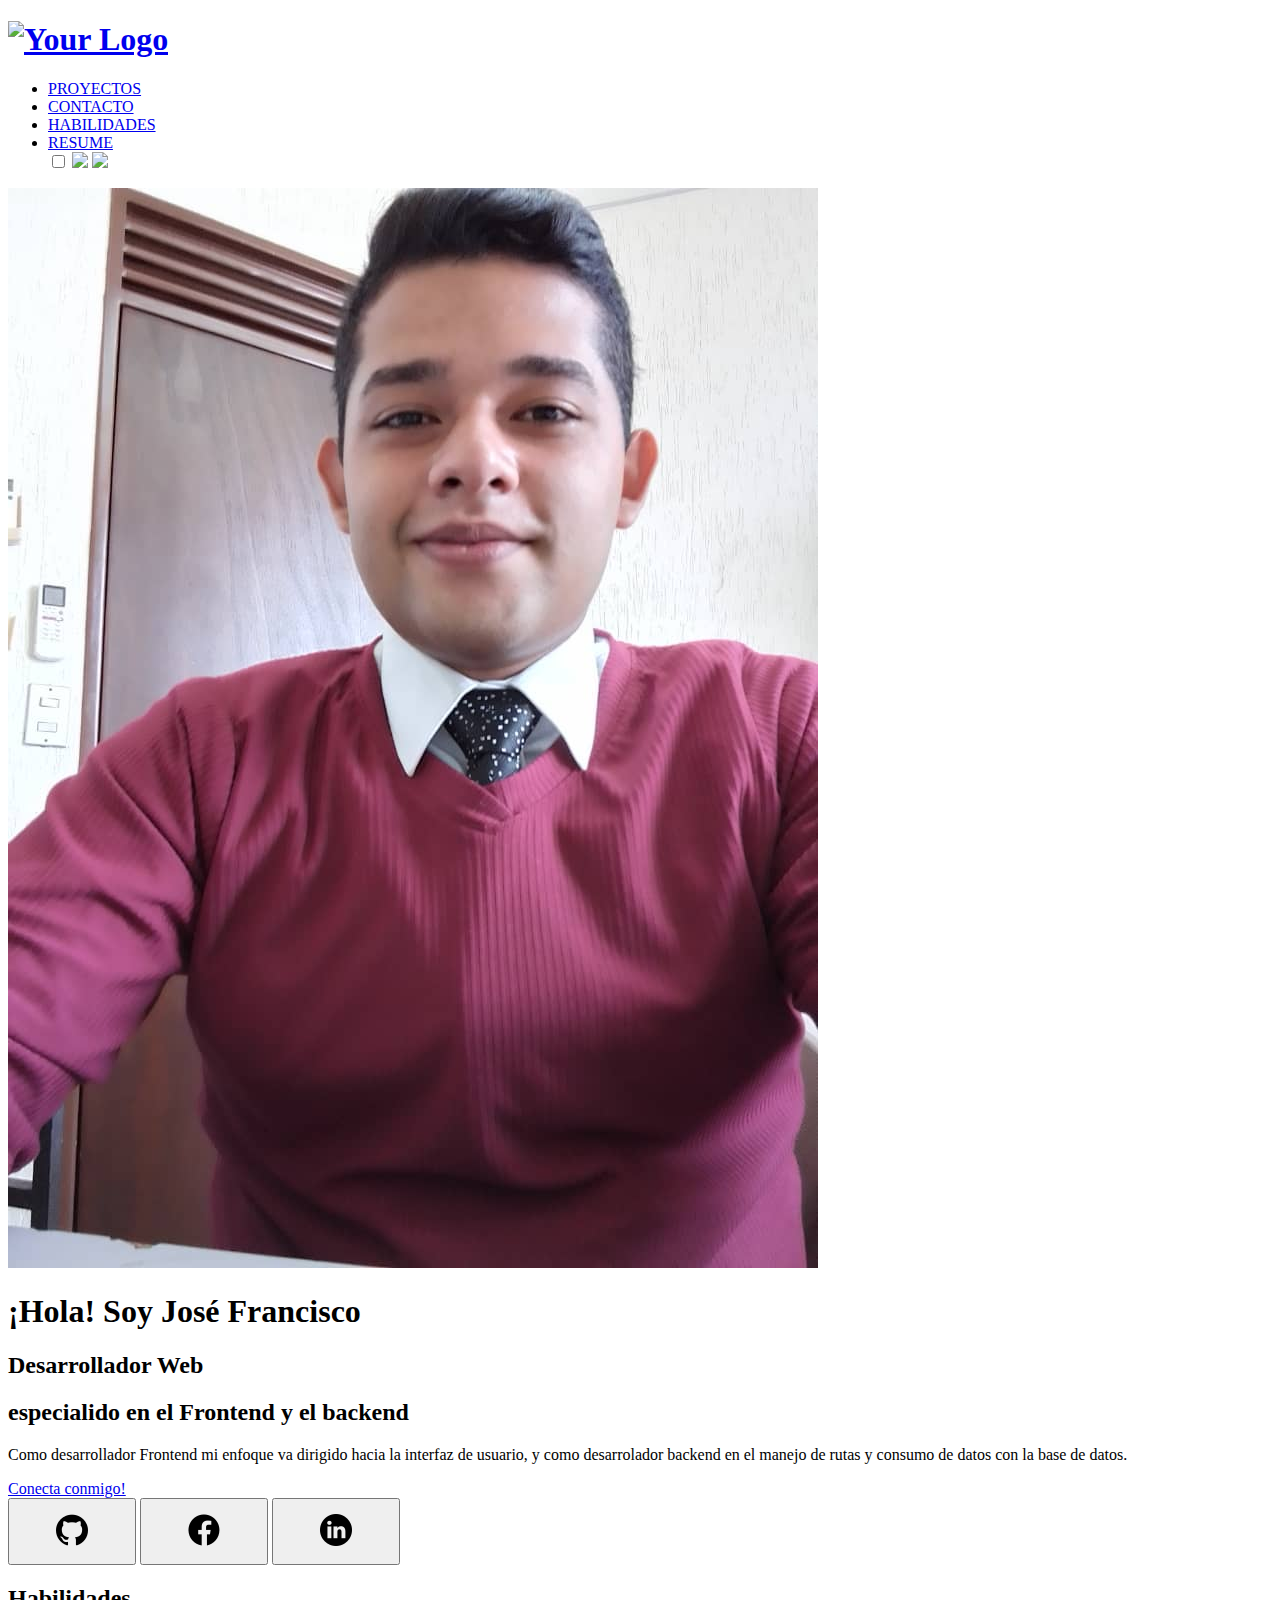
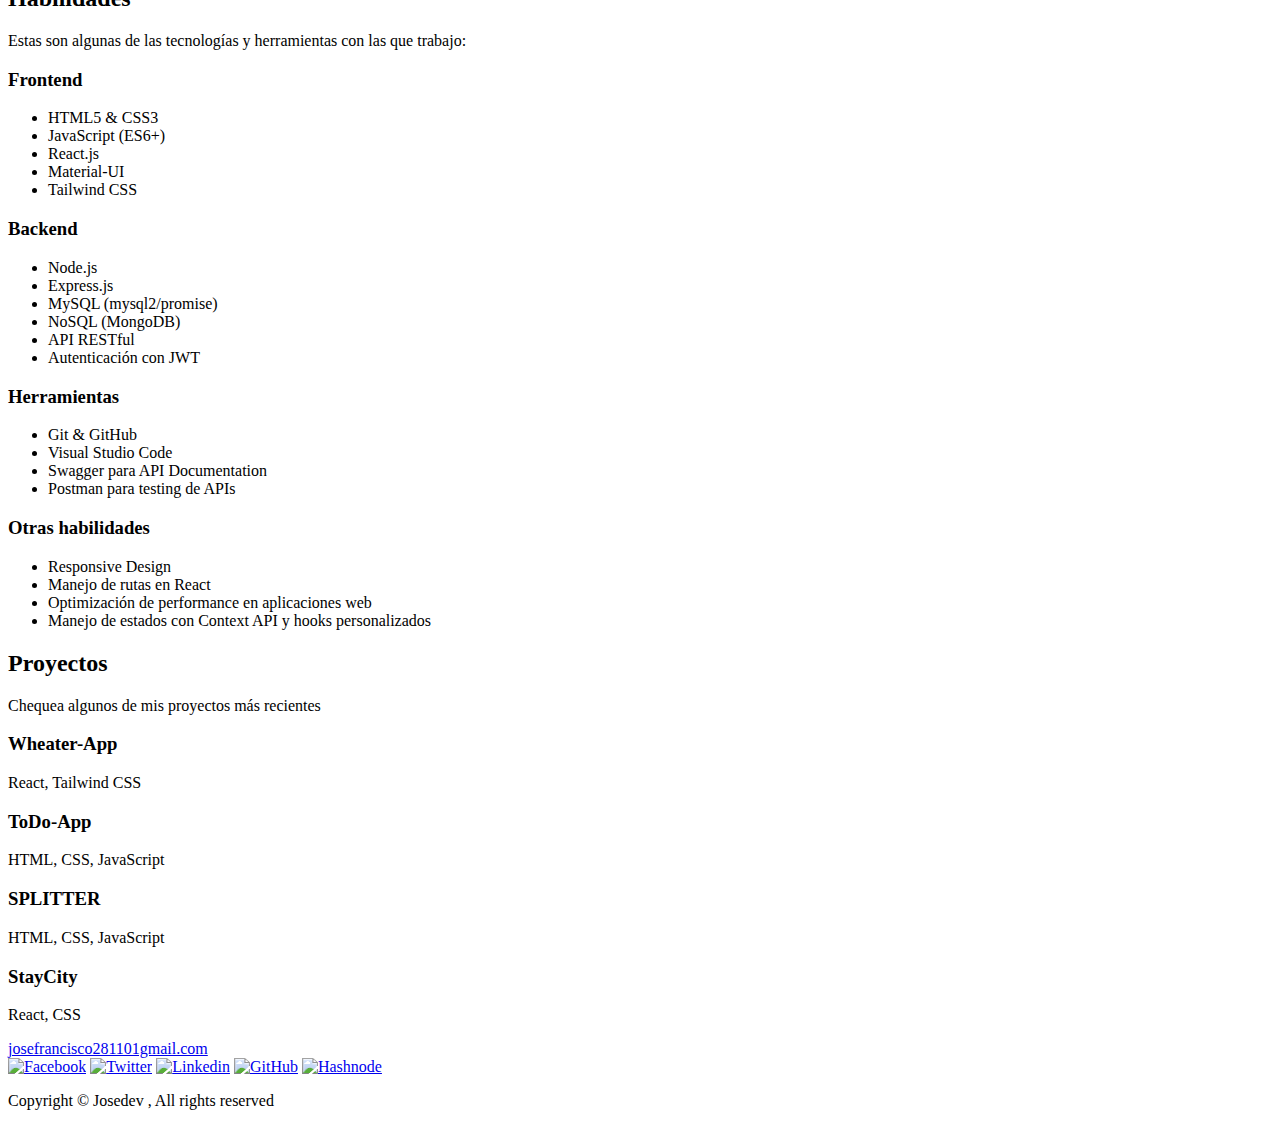
==== index.html @ c12db3ad "index" ====
<!DOCTYPE html>
<html lang="en">

<head>
  <meta charset="UTF-8" />
  <meta http-equiv="X-UA-Compatible" content="IE=edge" />
  <meta name="viewport" content="width=device-width, initial-scale=1.0" />
  <!-- Primary Meta Tags -->
  <title>Portfolio </title>
  <meta name="title" content="Portfolio" />
  <meta name="description"
    content="Portafolio, desarrollador web, Jose francisco Rodriguez, especialido en el desarrollo de interface de usuario" />

  <!-- Open Graph / Facebook -->
  <meta property="og:type" content="website" />
  <meta property="og:url" content="https://github.com/CommunityPro/portfolio-html" />
  <meta property="og:title" content="Portfolio Template - Open source" />
  <meta property="og:description"
    content="Build or customize your portfolio website using this super easy template. Free to use if you are a member of the community or a contributor to this project" />
  <meta property="og:image"
    content="https://user-images.githubusercontent.com/62628408/150613011-b78a7f5a-0af1-4312-aab0-0022e7258693.png" />

  <!-- Twitter -->
  <meta property="twitter:card" content="summary_large_image" />
  <meta property="twitter:url" content="https://github.com/CommunityPro/portfolio-html" />
  <meta property="twitter:title" content="Portfolio Template - Open source" />
  <meta property="twitter:description"
    content="Build or customize your portfolio website using this super easy template. Free to use if you are a member of the community or a contributor to this project" />
  <meta property="twitter:image"
    content="https://user-images.githubusercontent.com/62628408/150613011-b78a7f5a-0af1-4312-aab0-0022e7258693.png" />

  <!-- Link -->
  <link rel="apple-touch-icon" sizes="180x180" href="assets/favicon/apple-touch-icon.png" />
  <link rel="icon" type="image/png" sizes="16x16" href="/assets/favicon/favicon-16x16.png" />
  <link rel="icon" type="image/png" sizes="32x32" href="assets/favicon/favicon-32x32.png" />
  <link rel="icon" type="image/png" sizes="192x192" href="assets/favicon/android-chrome-192x192.png" />
  <link rel="icon" type="image/png" sizes="512x512" href="assets/favicon/android-chrome-512x512.png" />
  <link rel="icon" type="image/x-icon" href="assets/favicon/favicon.ico" />
  <link rel="manifest" href="assets/favicon/site.webmanifest" />
  <link rel="stylesheet" href="https://use.fontawesome.com/releases/v5.15.4/css/all.css"
    integrity="sha384-DyZ88mC6Up2uqS4h/KRgHuoeGwBcD4Ng9SiP4dIRy0EXTlnuz47vAwmeGwVChigm" crossorigin="anonymous" />
  <link rel="stylesheet" href="css/style.css" />
  <link rel="stylesheet" href="css/utilities.css" />
</head>

<body>
  <header id="hero">
    <!-- Navbar -->
    <nav class="navbar">
      <div class="container">
        <!-- Logo -->
        <h1 id="logo">
          <a href="https://github.com/CommunityPro/portfolio-html"><img src="./assets/logo.png" alt="Your Logo" /></a>
        </h1>
        <!-- Navbar links -->
        <ul class="nav-menu">
          <li><a class="nav-link" href="#projects">PROYECTOS</a></li>
          <li><a class="nav-link" href="#">CONTACTO</a></li>
          <li><a class="nav-link" href="#habilidades">HABILIDADES</a></li>
          <li>
            <a class="nav-link btn btn-primary" href="/public/Full-Stack-Developer.pdf" target="_blank">
              RESUME <i class="fas fa-arrow-right"></i>
            </a>
          </li>

          <!-- Toggle switch -->
          <div class="theme-switch">
            <input type="checkbox" id="switch" />
            <label class="toggle-icons" for="switch">
              <img class="moon" src="assets/moon.svg" />
              <img class="sun" src="assets/sun.svg" />
            </label>
          </div>
          <!-- Hamburger menu -->
        </ul>
        <div class="hamburger">
          <span class="bar"></span>
          <span class="bar"></span>
          <span class="bar"></span>
        </div>
      </div>
    </nav>

    <section class="header-container">
      <img class="profile-image" src="/public/jose.jpeg" alt="" />
      <h1>¡Hola! Soy José Francisco </h1>

      <div class="content-text">
        <h2>Desarrollador Web</h2>
        <h2>especialido en el Frontend y el backend</h2>

        <p>
          Como desarrollador Frontend mi enfoque va dirigido hacia la interfaz de usuario, y como desarrolador backend
          en el manejo de rutas y consumo de datos con la base de datos.
        </p>
      </div>

      <!-- https://github.com/josefrancisco281101?tab=repositories -->
     
      <a href="https://www.linkedin.com/in/jose-f-rodriguez-s/" class="btn btn-secondary" target="_blank">Conecta conmigo!</a>

      <div class="btn-socialmedia">
        <button class="btn-github">
          <figure><a href="https://github.com/josefrancisco281101" target="_blank"><img src="/public/github.png" alt=""></a></figure>
        </button>
        <button class="btn-facebook">
          <figure><a href="https://www.facebook.com/profile.php?id=100091793610899" target="_blank"><img src="/public/facebook.png" alt=""></a></figure>
        </button>
        <button class="btn-linkedin">
          <figure><a href="https://www.linkedin.com/in/jose-f-rodriguez-s/" target="_blank"> <img src="/public/linkedin.png" alt=""></a></figure>
        </button>
      </div>
    </section>
  </header>

  <!-- Habilidades Section -->
  <section id="habilidades" class="habilidades-container container">
    <div class="division"></div>
    <div class="content-text">
      <h2>Habilidades</h2>
      <p>Estas son algunas de las tecnologías y herramientas con las que trabajo:</p>
    </div>

    <div class="habilidades-grid">
      <div class="habilidad-card">
        <h3>Frontend</h3>
        <ul>
          <li>HTML5 & CSS3</li>
          <li>JavaScript (ES6+)</li>
          <li>React.js</li>          
          <li>Material-UI</li>
          <li>Tailwind CSS</li>
        </ul>
      </div>

      <div class="habilidad-card">
        <h3>Backend</h3>
        <ul>
          <li>Node.js</li>
          <li>Express.js</li>
          <li>MySQL (mysql2/promise)</li>
          <li>NoSQL (MongoDB)</li>
          <li>API RESTful</li>
          <li>Autenticación con JWT</li>
        </ul>
      </div>

      <div class="habilidad-card">
        <h3>Herramientas</h3>
        <ul>
          <li>Git & GitHub</li>          
          <li>Visual Studio Code</li>
          <li>Swagger para API Documentation</li>
          <li>Postman para testing de APIs</li>
        </ul>
      </div>

      <div class="habilidad-card">
        <h3>Otras habilidades</h3>
        <ul>
          <li>Responsive Design</li>
          <li>Manejo de rutas en React</li>
          <li>Optimización de performance en aplicaciones web</li>
          <li>Manejo de estados con Context API y hooks personalizados</li>
        </ul>
      </div>
    </div>
  </section>

  <!-- Projects -->
  <section id="projects" class="project-container container">
    <div class="division"></div>
    <div class="content-text">
      <h2>Proyectos</h2>
      <p>Chequea algunos de mis proyectos más recientes</p>
    </div>

    <article class="project">
      <!-- Project 1 -->
      <div href="" class="card">
        <div class="project-info">
          <div class="project-bio">
            <h3>Wheater-App</h3>
            <p>React, Tailwind CSS</p>
          </div>

          <div class="project-link">
            <a href="https://github.com/josefrancisco281101/wheater-app" target="_blank"><i class="fab fa-github"></i></a>
            <a href="https://kaleidoscopic-daifuku-5ffeb8.netlify.app/" target="_blank"><i class="fas fa-globe"></i></a>
          </div>
        </div>
      </div>

      <!-- Project 2 -->
      <div href="" class="card">
        <div class="project-info">
          <div class="project-bio">
            <h3>
              ToDo-App</h3>
            <p>HTML, CSS, JavaScript</p>
          </div>

          <div class="project-link">
            <a href="https://github.com/josefrancisco281101/ToDo-App" target="_blank"><i class="fab fa-github"></i></a>
            <a href="https://zesty-lolly-97e97b.netlify.app/" target="_blank"><i class="fas fa-globe"></i></a>
          </div>
        </div>
      </div>

      <!-- Porject 3 -->
      <div href="" class="card">
        <div class="project-info">
          <div class="project-bio">
            <h3>SPLITTER</h3>
            <p>HTML, CSS, JavaScript</p>
          </div>

          <div class="project-link">
            <a href="https://github.com/josefrancisco281101/mini-project-calculator" target="_blank"><i class="fab fa-github"></i></a>
            <a href="https://superb-beijinho-14d12c.netlify.app/" target="_blank"><i class="fas fa-globe"></i></a>
          </div>
        </div>
      </div>

      <!-- Project 4 -->
      <div href="" class="card">
        <div class="project-info">
          <div class="project-bio">
            <h3>StayCity</h3>
            <p>React, CSS</p>
          </div>

          <div class="project-link">
            <a href="https://github.com/josefrancisco281101/StayCity/tree/master" target="_blank"><i class="fab fa-github"></i></a>
            <a href="https://voluble-moonbeam-11b549.netlify.app/" target="_blank"><i class="fas fa-globe"></i></a>
          </div>
        </div>
      </div>

     <!--
      Project 5
      <div href="" class="card">
        <div class="project-info">
          <div class="project-bio">
            <h3>Project Five</h3>
            <p>React, Redux, SASS</p>
          </div>

          <div class="project-link">
            <a href="#" target="_blank"><i class="fab fa-github"></i></a>
            <a href="#" target="_blank"><i class="fas fa-globe"></i></a>
          </div>
        </div>
      </div>

       Project 6 
      <div href="" class="card">
        <div class="project-info">
          <div class="project-bio">
            <h3>Project Six</h3>
            <p>React, Redux, SASS</p>
          </div>

          <div class="project-link">
            <a href="#" target="_blank"><i class="fab fa-github"></i></a>
            <a href="#" target="_blank"><i class="fas fa-globe"></i></a>
          </div>
        </div>
      </div>
      --> 
    </article>

    <!-- <a href="#" class="btn btn-secondary" target="_blank">See More <i class="fas fa-arrow-right"></i></a> -->
  </section>

  <footer id="footer">
    <div class="container">
      <a href="mailto:communitypro47@gmail.com">josefrancisco281101gmail.com</a>
      <!-- Social links -->
      <div class="social">
        <a href="#" target="_blank"><img src="./assets/facebook-icon.svg" alt="Facebook" /></a>
        <a href="#" target="_blank"><img src="./assets/twitter-icon.svg" alt="Twitter" /></a>
        <a href="#" target="_blank"><img src="./assets/linkedin-icon.svg" alt="Linkedin" /></a>
        <a href="#" target="_blank"><img src="./assets/github-icon.svg" alt="GitHub" /></a>
        <a href="#" target="_blank"><img src="./assets/hashnode-icon.svg" alt="Hashnode" /></a>
      </div>
      <!-- Attribution -->
      <div class="attribution">
       
      <p>Copyright &copy; Josedev <span id="datee"></span>, All rights reserved</p>
    </div>
  </footer>
  <script src="js/script.js"></script>
</body>

</html>
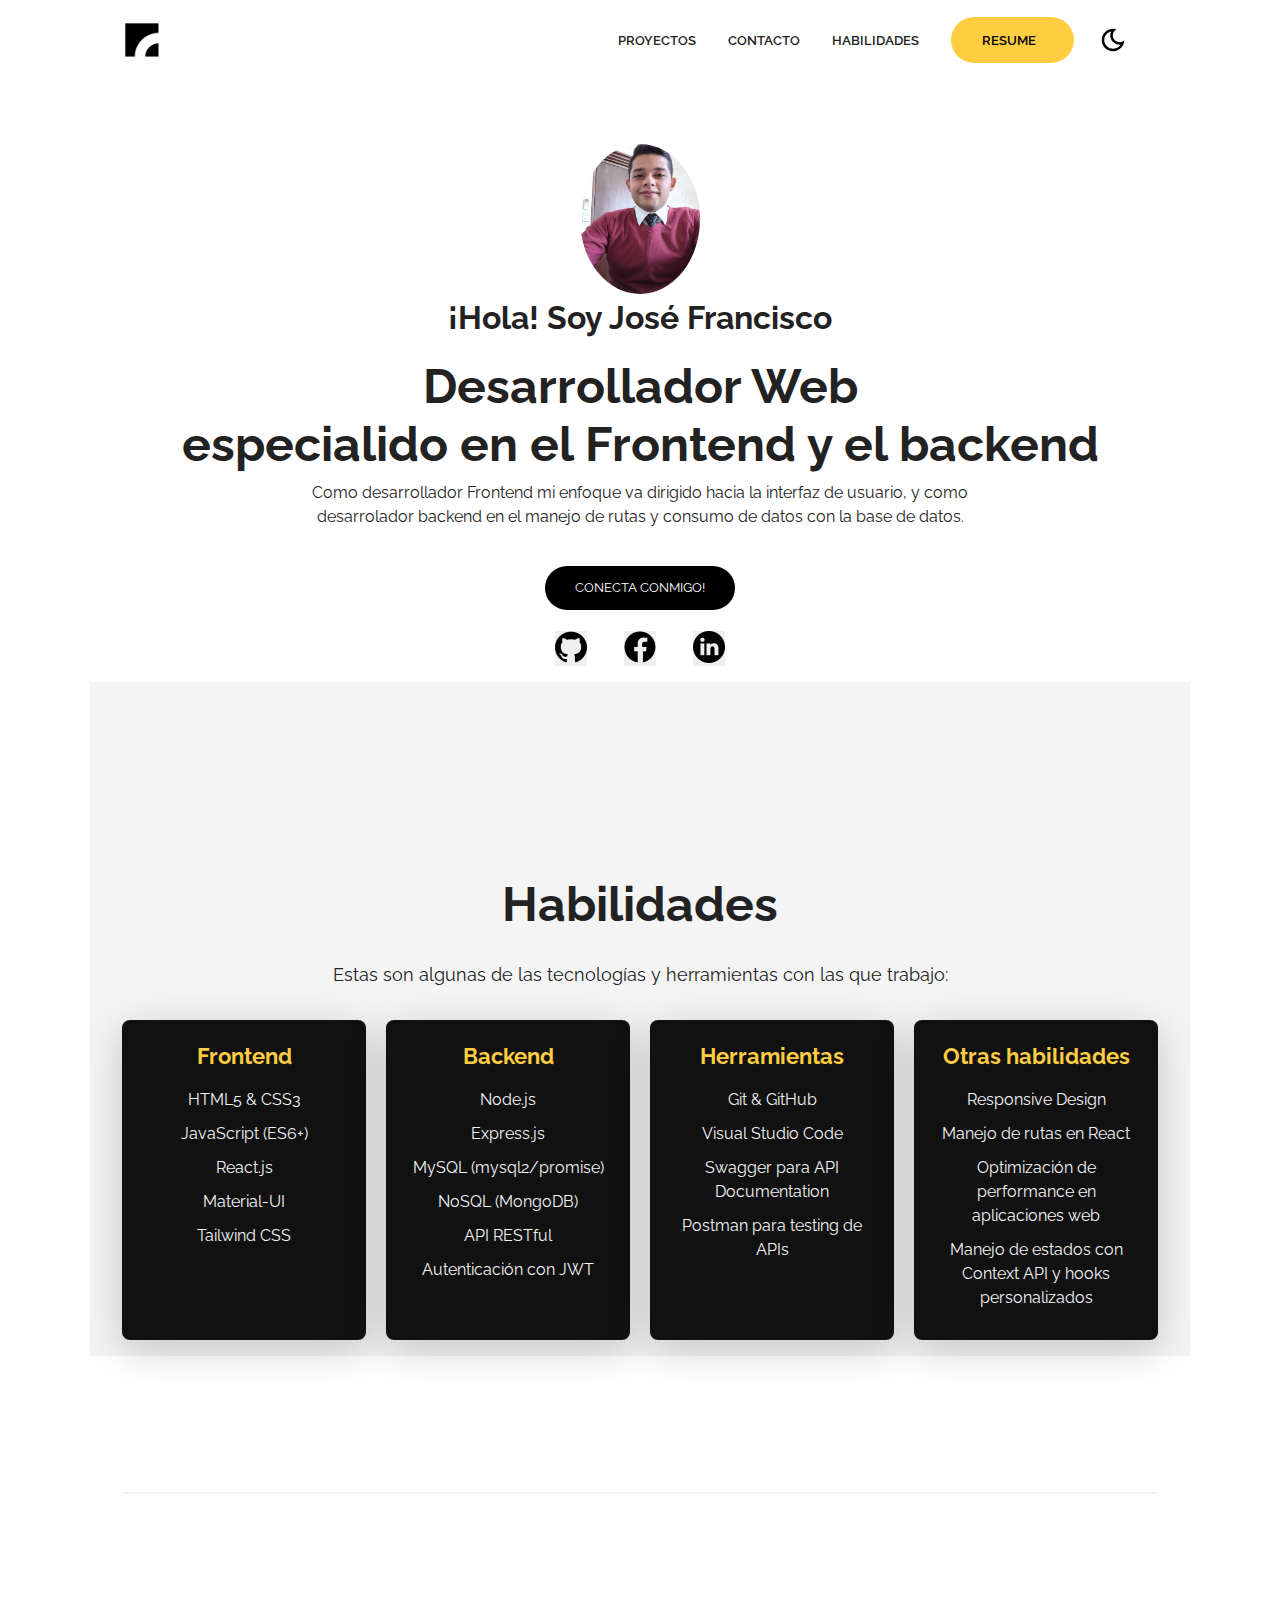
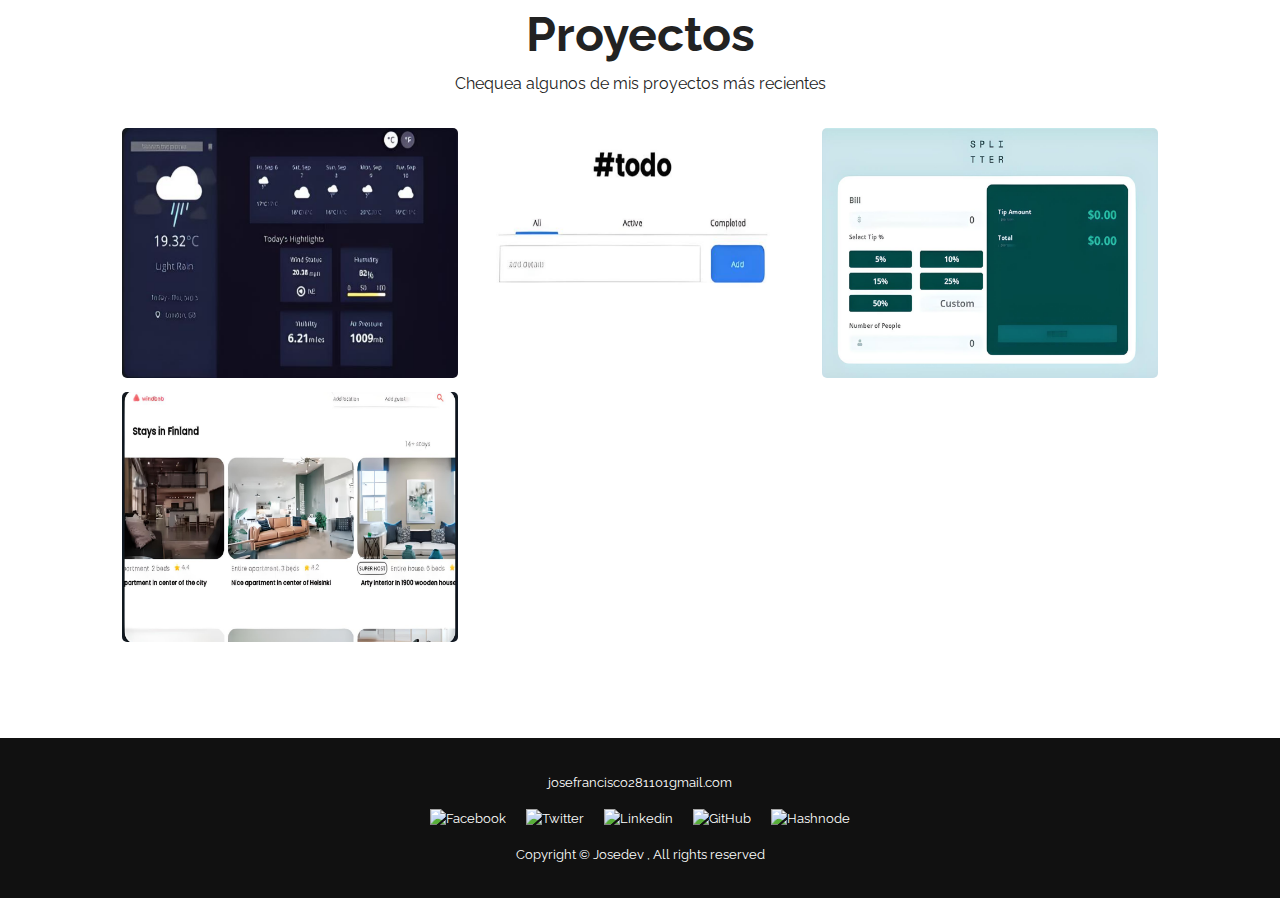
==== commit 6a1e7166: "move index" ====
--- a/index.html
+++ b/index.html
@@ -31,16 +31,16 @@
 
   <!-- Link -->
   <link rel="apple-touch-icon" sizes="180x180" href="assets/favicon/apple-touch-icon.png" />
-  <link rel="icon" type="image/png" sizes="16x16" href="/assets/favicon/favicon-16x16.png" />
-  <link rel="icon" type="image/png" sizes="32x32" href="assets/favicon/favicon-32x32.png" />
-  <link rel="icon" type="image/png" sizes="192x192" href="assets/favicon/android-chrome-192x192.png" />
-  <link rel="icon" type="image/png" sizes="512x512" href="assets/favicon/android-chrome-512x512.png" />
-  <link rel="icon" type="image/x-icon" href="assets/favicon/favicon.ico" />
-  <link rel="manifest" href="assets/favicon/site.webmanifest" />
+  <link rel="icon" type="image/png" sizes="16x16" href="/src/assets/favicon/favicon-16x16.png" />
+  <link rel="icon" type="image/png" sizes="32x32" href="/src/assets/favicon/favicon-32x32.png" />
+  <link rel="icon" type="image/png" sizes="192x192" href="/src/assets/favicon/android-chrome-192x192.png" />
+  <link rel="icon" type="image/png" sizes="512x512" href="/src/assets/favicon/android-chrome-512x512.png" />
+  <link rel="icon" type="image/x-icon" href="/src/assets/favicon/favicon.ico" />
+  <link rel="manifest" href="/src/assets/favicon/site.webmanifest" />
   <link rel="stylesheet" href="https://use.fontawesome.com/releases/v5.15.4/css/all.css"
     integrity="sha384-DyZ88mC6Up2uqS4h/KRgHuoeGwBcD4Ng9SiP4dIRy0EXTlnuz47vAwmeGwVChigm" crossorigin="anonymous" />
-  <link rel="stylesheet" href="css/style.css" />
-  <link rel="stylesheet" href="css/utilities.css" />
+  <link rel="stylesheet" href="/src/css/style.css" />
+  <link rel="stylesheet" href="/src/css/utilities.css" />
 </head>
 
 <body>
@@ -50,7 +50,7 @@
       <div class="container">
         <!-- Logo -->
         <h1 id="logo">
-          <a href="https://github.com/CommunityPro/portfolio-html"><img src="./assets/logo.png" alt="Your Logo" /></a>
+          <a href="https://github.com/CommunityPro/portfolio-html"><img src="/src/assets/logo.png" alt="Your Logo" /></a>
         </h1>
         <!-- Navbar links -->
         <ul class="nav-menu">
@@ -67,8 +67,8 @@
           <div class="theme-switch">
             <input type="checkbox" id="switch" />
             <label class="toggle-icons" for="switch">
-              <img class="moon" src="assets/moon.svg" />
-              <img class="sun" src="assets/sun.svg" />
+              <img class="moon" src="/src/assets/moon.svg" />
+              <img class="sun" src="/src/assets/sun.svg" />
             </label>
           </div>
           <!-- Hamburger menu -->
--- a/src/css/style.css
+++ b/src/css/style.css
@@ -0,0 +1,426 @@
+/* This is the required project styling. Will contain essential CSS styles like:
+   * Flex property
+   * Grid layout
+   * Cards and sections
+*/
+
+@import url(https://fonts.googleapis.com/css?family=Raleway:100,200,300,regular,500,600,700,800,900,100italic,200italic,300italic,italic,500italic,600italic,700italic,800italic,900italic);
+
+/* variables */
+:root {
+  /* Colors */
+  --primary-color: #ffcd42;
+  --secondary-color: #ffd35c;
+  --bg-primary: #ffffff;
+  --text-color: #222222;
+  --text-color-two: #ffffff;
+  --bg-secondary: #000000;
+  --card-background: #f4f4f4;
+  --bg-secondary-two: #111111;
+
+  --shadow: 0 10px 40px rgba(0, 0, 0, 0.2);
+
+  /* Font Weight */
+  --weight-small: 400;
+  --weight-semibold: 600;
+  --weight-bold: 800;
+
+  /* Max width */
+  --width-small: 600px;
+  --width-medium: 1100px;
+  --width-large: 1300px;
+}
+
+[data-theme="dark"] {
+  --primary-color: #ffcd42;
+  --secondary-color: #ffd35c;
+  --bg-primary: #000000;
+  --text-color: #ffffff;
+  --text-color-two: #222222;
+  --bg-secondary: #ffffff;
+  --card-background: #111111;
+  --bg-secondary-two: #f4f4f4;
+  --shadow: 0 2px 10px rgba(95, 95, 95, 0.2);
+}
+
+html {
+  font-size: 100%;
+  scroll-behavior: smooth;
+}
+
+/* Reset default styling */
+* {
+  margin: 0;
+  padding: 0;
+  box-sizing: border-box;
+}
+
+ul {
+  list-style: none;
+}
+
+a {
+  text-decoration: none;
+  color: var(--text-color);
+}
+
+/* Main styling */
+body {
+  background: var(--bg-primary);
+  color: var(--text-color);
+  font-family: "Raleway", sans-serif;
+  line-height: 1.5;
+}
+
+/* Navbar */
+.navbar {
+  position: fixed;
+  top: 0;
+  left: 0;
+  right: 0;
+  z-index: 20;
+  background: var(--bg-primary);
+}
+
+.navbar .container {
+  display: flex;
+  align-items: center;
+  justify-content: space-between;
+  z-index: 20;
+  height: 80px;
+  width: 100%;
+}
+
+.navbar .nav-menu {
+  display: flex;
+  align-items: center;
+  background: var(--bg-primary);
+}
+
+.navbar .nav-link {
+  margin: 0 1rem;
+  font-size: 0.8rem;
+  font-weight: var(--weight-semibold);
+}
+
+.navbar #logo img {
+  display: block;
+  width: 40px;
+}
+
+.navbar .btn {
+  margin-right: 1.5rem;
+}
+
+.fas.fa-arrow-right {
+  margin-left: 0.5rem;
+  font-size: 0.9rem;
+}
+
+/* hamburger */
+.hamburger {
+  margin-bottom: 0.1rem;
+  display: none;
+}
+
+.bar {
+  display: block;
+  width: 23px;
+  height: 3px;
+  margin: 4px auto;
+  transition: all 0.3s ease-in-out;
+  border-radius: 30px;
+  background-color: var(--bg-secondary);
+}
+
+/* Hero section */
+#hero {
+  display: flex;
+  flex-direction: column;
+  height: 100%;
+}
+
+.profile-image {
+  width: 120px;
+  height: 150px;
+  border-radius: 50%;
+  animation: bounce 1s infinite alternate;
+}
+
+@keyframes bounce {
+  from {
+    transform: translateY(0px);
+  }
+
+  to {
+    transform: translateY(-10px);
+  }
+}
+
+.division {
+  width: 100%;
+  height: 2px;
+  background-color: var(--card-background);
+  margin: 5.5rem 0;
+}
+/* Projects */
+#projects {
+  display: flex;
+  flex-direction: column;
+  margin: 2rem auto 5rem;
+}
+
+#projects .btn {
+  align-self: center;
+  margin: 2rem 0;
+}
+
+.project {
+  display: grid;
+  grid-template-columns: repeat(3, 1fr);
+  grid-auto-rows: minmax(250px, auto);
+  grid-gap: 0.9rem;
+}
+
+.card .project-bio p {
+  font-size: 0.83rem;
+}
+
+.card .project-bio h3 {
+  font-size: 0.9rem;
+}
+
+.project-info {
+  display: flex;
+  justify-content: space-between;
+  opacity: 0;
+  position: relative;
+  transition: 0.5s ease-in-out;
+}
+
+.project-bio {
+  display: flex;
+  flex-direction: column;
+  justify-content: flex-end;
+  position: relative;
+  top: 160px;
+  left: 10px;
+}
+
+/* Footer */
+#footer {
+  background: #111111;
+}
+
+#footer .container {
+  display: flex;
+  flex-direction: column;
+  align-items: center;
+  justify-content: center;
+  color: #ffffff;
+  min-height: 160px;
+  text-align: center;
+}
+
+#footer a {
+  font-size: 0.8rem;
+  color: #fff;
+}
+
+#footer a:hover {
+  opacity: 0.6;
+}
+
+#footer .social {
+  margin: 0.9rem 0;
+}
+
+#footer .social img {
+  width: 20px;
+  height: 20px;
+}
+
+#footer .social a {
+  margin: 0 0.5rem;
+}
+
+#footer p {
+  font-size: 0.8rem;
+}
+
+/* Responsiveness */
+
+@media (max-width: 1000px) {
+  .project {
+    display: grid;
+    grid-template-columns: repeat(2, 1fr);
+  }
+}
+
+@media (max-width: 768px) {
+}
+
+@media (max-width: 670px) {
+  .navbar .nav-menu {
+    position: fixed;
+    right: -100vw;
+    top: 4.5rem;
+    flex-direction: column;
+    width: calc(80% - 10px);
+    transition: 0.3s;
+    box-shadow: var(--shadow);
+    padding: 2rem;
+    border-radius: 5px;
+    align-items: flex-start;
+  }
+
+  .navbar .btn {
+    margin: 0;
+    margin-top: 1rem;
+  }
+
+  .nav-menu.active {
+    right: 20px;
+  }
+
+  .nav-menu .nav-link {
+    font-size: 0.9rem;
+    margin: 0 0.2rem;
+  }
+
+  .nav-menu li {
+    margin-bottom: 0.5rem;
+    width: 100%;
+  }
+
+  .nav-menu .btn {
+    width: 100%;
+    text-align: center;
+    margin-top: 0.5rem;
+  }
+
+  .hamburger {
+    display: block;
+    cursor: pointer;
+    padding: 0.2rem 0.4rem;
+  }
+
+  .hamburger.active {
+    border: 1px dotted gray;
+  }
+
+  .hamburger.active .bar:nth-child(2) {
+    opacity: 0;
+  }
+
+  .hamburger.active .bar:nth-child(1) {
+    transform: translateY(6px) rotate(45deg);
+  }
+
+  .hamburger.active .bar:nth-child(3) {
+    transform: translateY(-8px) rotate(-45deg);
+  }
+}
+
+@media (max-width: 600px) {
+  .project {
+    display: grid;
+    grid-template-columns: 1fr;
+  }
+
+  .header-container .btn {
+    border-radius: 5px;
+    width: 80%;
+  }
+}
+
+.btn-github {
+  border-style: none;
+  
+}
+.btn-facebook {
+  border-style: none;
+  
+}
+.btn-linkedin {
+  border-style: none;
+  
+}
+
+.btn-socialmedia {
+  display: flex;
+  width: 170px;
+  justify-content: space-between;
+  
+}
+
+
+/* Habilidades section */
+.habilidades-container {
+  padding: 50px 20px;
+  background-color: var(--card-background); 
+  text-align: center;
+}
+
+.habilidades-container h2 {
+  font-size: 32px;
+  margin-bottom: 20px;
+  color: var(--text-color); 
+}
+
+.habilidades-container p {
+  font-size: 18px;
+  color: var(--text-color); 
+  margin-bottom: 40px;
+}
+
+.habilidades-grid {
+  display: grid;
+  grid-template-columns: repeat(auto-fit, minmax(150px, 1fr));
+  gap: 20px;
+}
+
+.habilidad-card {
+  background-color: var(--bg-secondary-two);
+  border-radius: 8px;
+  box-shadow: var(--shadow); 
+  padding: 20px;
+  transition: transform 0.3s ease, background-color 0.3s ease;
+  color: white; 
+}
+
+.habilidad-card:hover {
+  transform: translateY(-5px);
+}
+
+.habilidad-card h3 {
+  font-size: 22px;
+  margin-bottom: 15px;
+  color: var(--primary-color); 
+}
+
+.habilidad-card ul {
+  list-style: none;
+  padding: 0;
+  color: #f4f4f4; 
+}
+
+.habilidad-card ul li {
+  font-size: 16px;
+  margin-bottom: 10px;
+}
+
+
+[data-theme="dark"] .habilidad-card {
+  color: black; 
+}
+
+[data-theme="dark"] .habilidad-card ul {
+  color: black; 
+}
+
+@media (max-width: 768px) {
+  .habilidades-grid {
+    grid-template-columns: 1fr;
+  }
+}
--- a/src/css/utilities.css
+++ b/src/css/utilities.css
@@ -0,0 +1,178 @@
+/* ?This is where reusable styling of this template will be. 
+   !Will contain things like:
+   * Button styling
+   * Background color styling
+   * padding and margin
+*/
+
+.container {
+    max-width: var(--width-medium);
+    margin: 0 auto;
+    padding: 1rem 2rem;
+  }
+  
+  h1::selection,
+  h2::selection {
+    color: #111;
+    background: var(--primary-color);
+  }
+  
+  /* Buttons */
+  .btn {
+    display: inline-block;
+    padding: 0.75rem 1.9rem;
+    border-radius: 30px;
+    text-transform: uppercase;
+    font-size: 0.82rem;
+    transition: 0.3s;
+  }
+  
+  .btn-primary {
+    background: var(--primary-color);
+    color: #000000;
+  }
+  
+  .btn-secondary {
+    margin: 5px 0;
+    background-color: var(--bg-secondary);
+    color: var(--bg-primary);
+  }
+  
+  /* add hover to resume button */
+  .btn-primary:hover {
+    background: var(--secondary-color);
+  }
+  
+  /* Dark mode toggle */
+  #switch {
+    display: none;
+  }
+  
+  .toggle-icons {
+    display: flex;
+    justify-content: space-between;
+    align-items: center;
+    cursor: pointer;
+  }
+  
+  .toggle-icons > img {
+    transition: 0.6s cubic-bezier(0.23, 1, 0.32, 1);
+    width: 30px;
+  }
+  
+  .moon {
+    transform: rotate(10deg);
+  }
+  
+  #switch:checked + .toggle-icons .moon {
+    transform: rotate(250deg);
+  }
+  
+  #switch:checked + .toggle-icons .sun {
+    transform: rotate(100deg);
+  }
+  
+  /* Header Container */
+  .header-container {
+    display: flex;
+    flex-direction: column;
+    align-items: center;
+    justify-content: center;
+    margin-top: 8rem;
+    padding: 1rem;
+  }
+  
+  .header-container > div {
+    margin-top: 1rem;
+  }
+  
+  .content-text {
+    text-align: center;
+    margin: 1.5rem 0;
+  }
+  
+  .content-text h2 {
+    font-size: 3rem;
+    line-height: 1.2;
+    transition: 0.2s ease-in-out;
+  }
+  
+  .content-text p {
+    padding: 0.5rem;
+    margin: 0 auto;
+    max-width: 700px;
+  }
+  
+  /* Project cards */
+  .card {
+    padding: 1rem;
+    background: var(--card-background);
+    color: #ffffff;
+    border-radius: 5px;
+    transition: 0.4s ease-in-out;
+    cursor: pointer;
+  }
+  
+  .card a {
+    color: #ffffff;
+    transition: 0.25s ease-in-out;
+    font-size: 1.1rem;
+    margin-right: 0.3rem;
+  }
+  
+  .card a:hover {
+    color: var(--primary-color);
+  }
+  
+  .card:hover {
+    box-shadow: inset 0 100px 1000px 10px rgba(0, 0, 0, 0.8);
+  }
+  
+  .card:hover .project-info {
+    opacity: 1;
+  }
+  
+  /* Project Images */
+  
+  /* project 1 */
+  .card:nth-child(1) {
+    background: url(../assets/project/project-one.png) center center/cover;
+  }
+  
+  /* Project 2 */
+  .card:nth-child(2) {
+    background: url(../assets/project/project-two.png) center center/cover;
+  }
+  
+  /* Project 3 */
+  .card:nth-child(3) {
+    background: url(../assets/project/project-three.png) center center/cover;
+  }
+  
+  /* Project 4 */
+  .card:nth-child(4) {
+    background: url(../assets/project/project-four.png) center center/cover;
+  }
+  
+  /* Project 5 */
+  .card:nth-child(5) {
+    background: url(../assets/project/project-five.png) center center/cover;
+  }
+  
+  /* Project 6 */
+  .card:nth-child(6) {
+    background: url(../assets/project/project-six.png) center center/cover;
+  }
+  
+  /* Media Queries */
+  @media (max-width: 768px) {
+    .header-container {
+      margin-top: 7rem;
+      text-align: center;
+    }
+  
+    .content-text h2 {
+      font-size: 2.5rem;
+    }
+  }
+  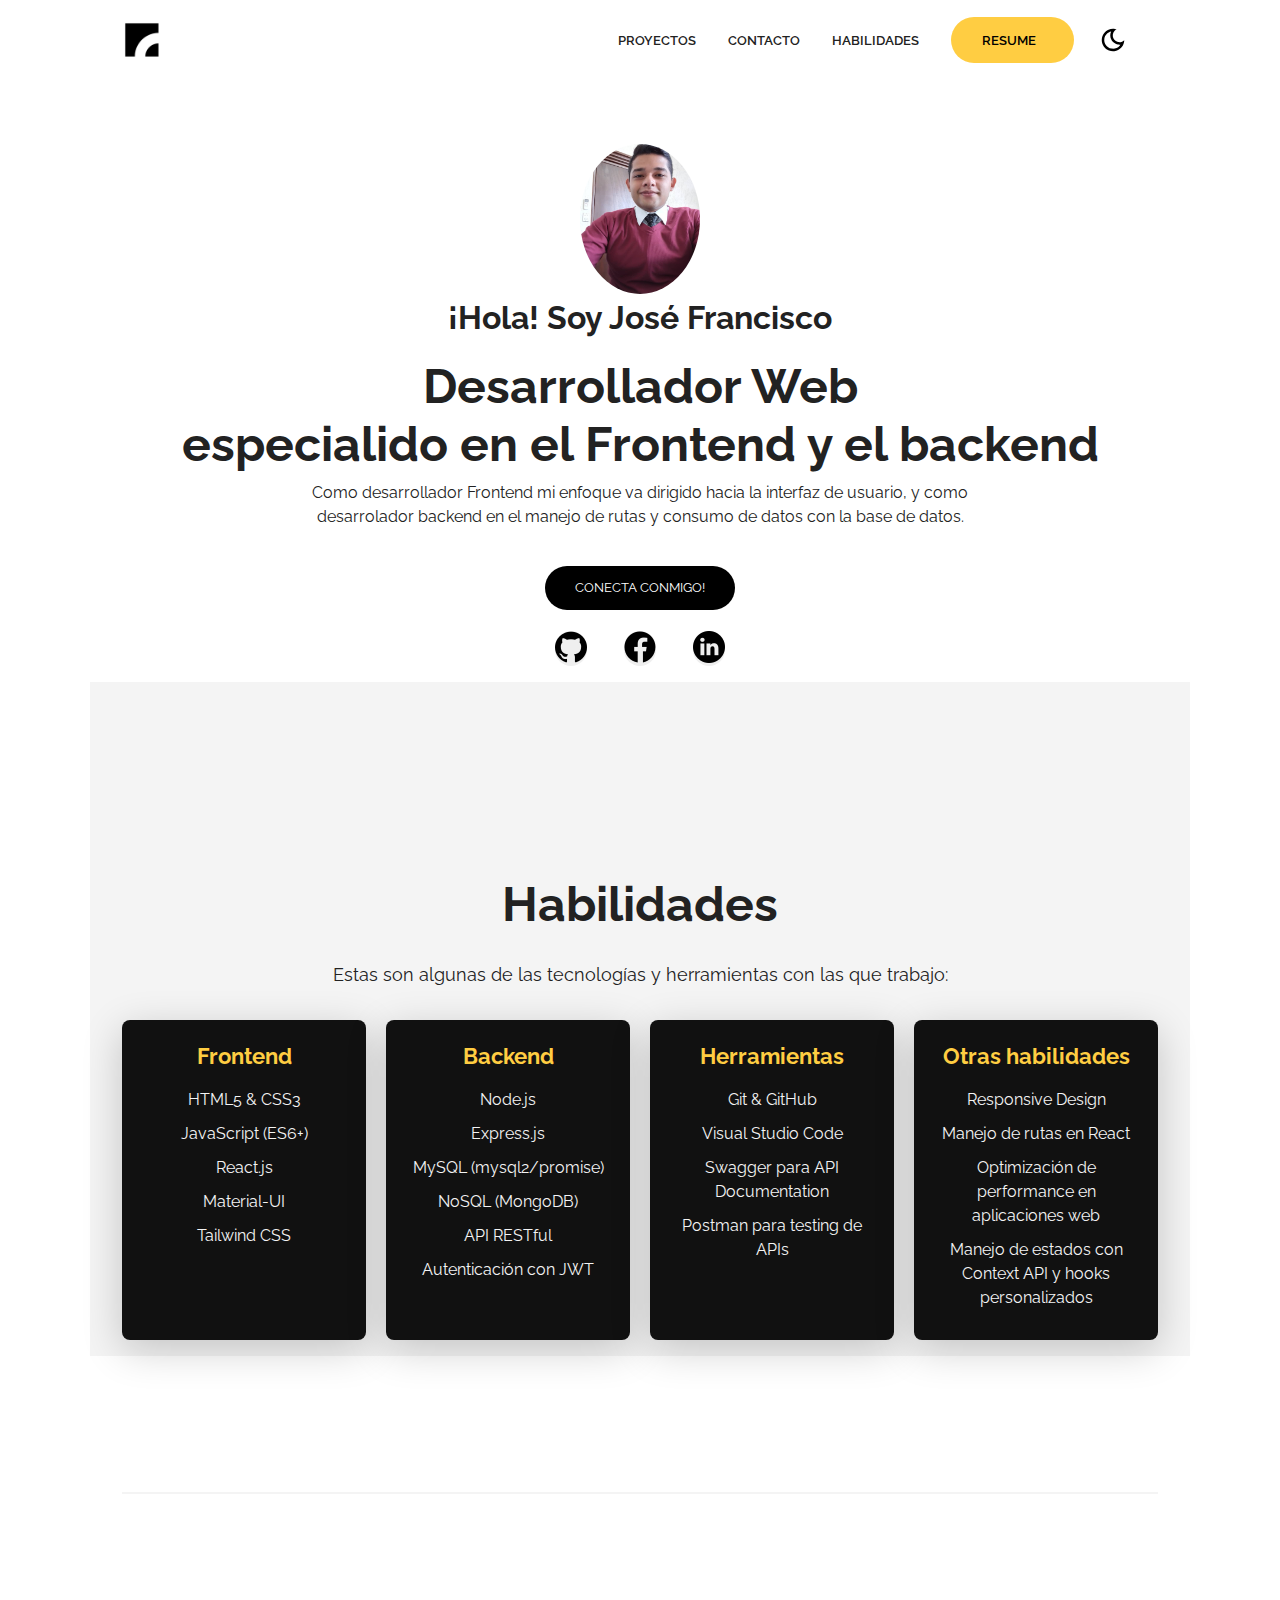
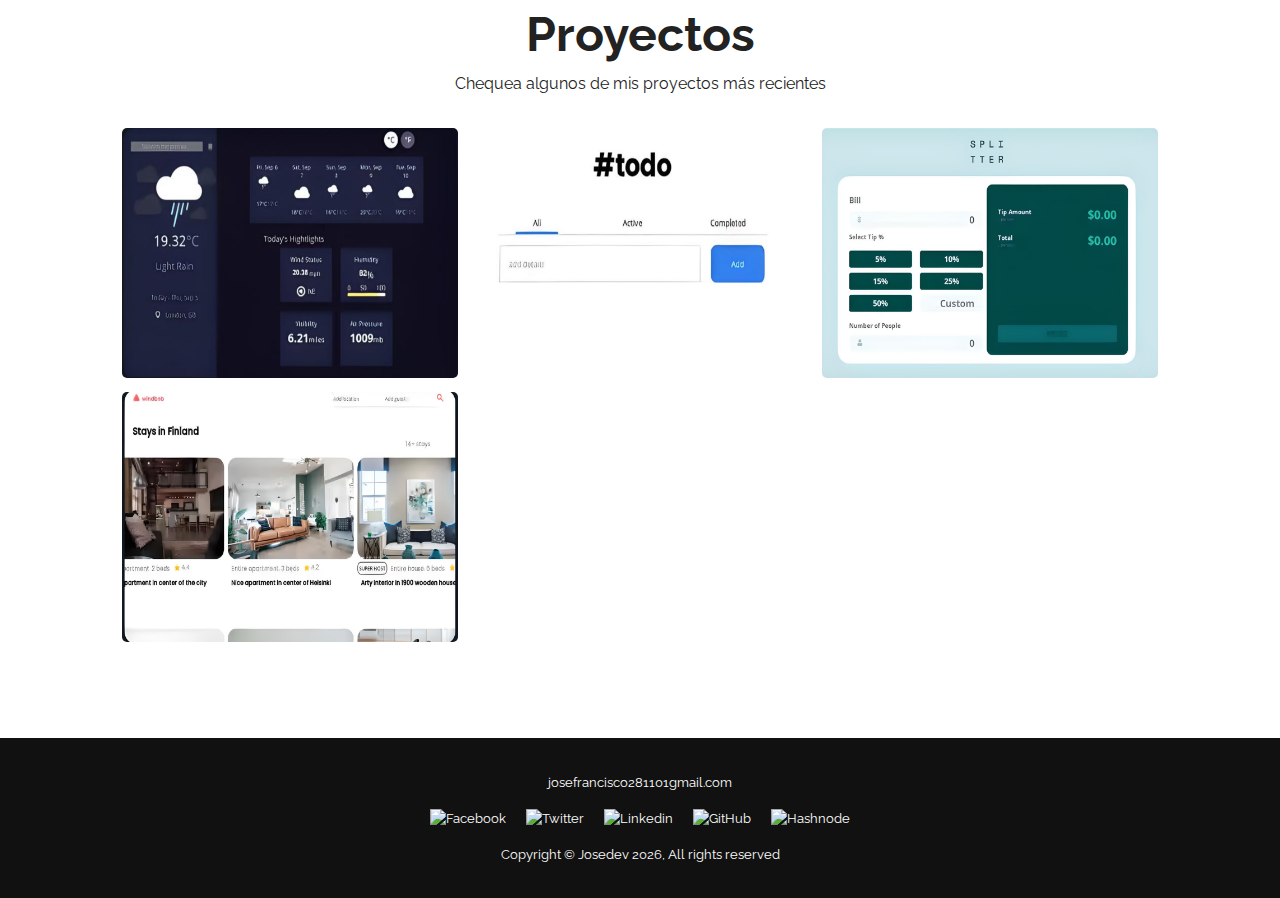
==== commit 9d2971df: "." ====
--- a/index.html
+++ b/index.html
@@ -290,7 +290,7 @@
       <p>Copyright &copy; Josedev <span id="datee"></span>, All rights reserved</p>
     </div>
   </footer>
-  <script src="js/script.js"></script>
+  <script src="/src/js/script.js"></script>
 </body>
 
 </html>--- a/src/css/style.css
+++ b/src/css/style.css
@@ -335,15 +335,18 @@
 }
 
 .btn-github {
-  border-style: none;
+    border-style: none;
+  border-radius: 20px;
   
 }
 .btn-facebook {
   border-style: none;
+  border-radius: 20px;
   
 }
 .btn-linkedin {
   border-style: none;
+  border-radius: 20px;
   
 }
 
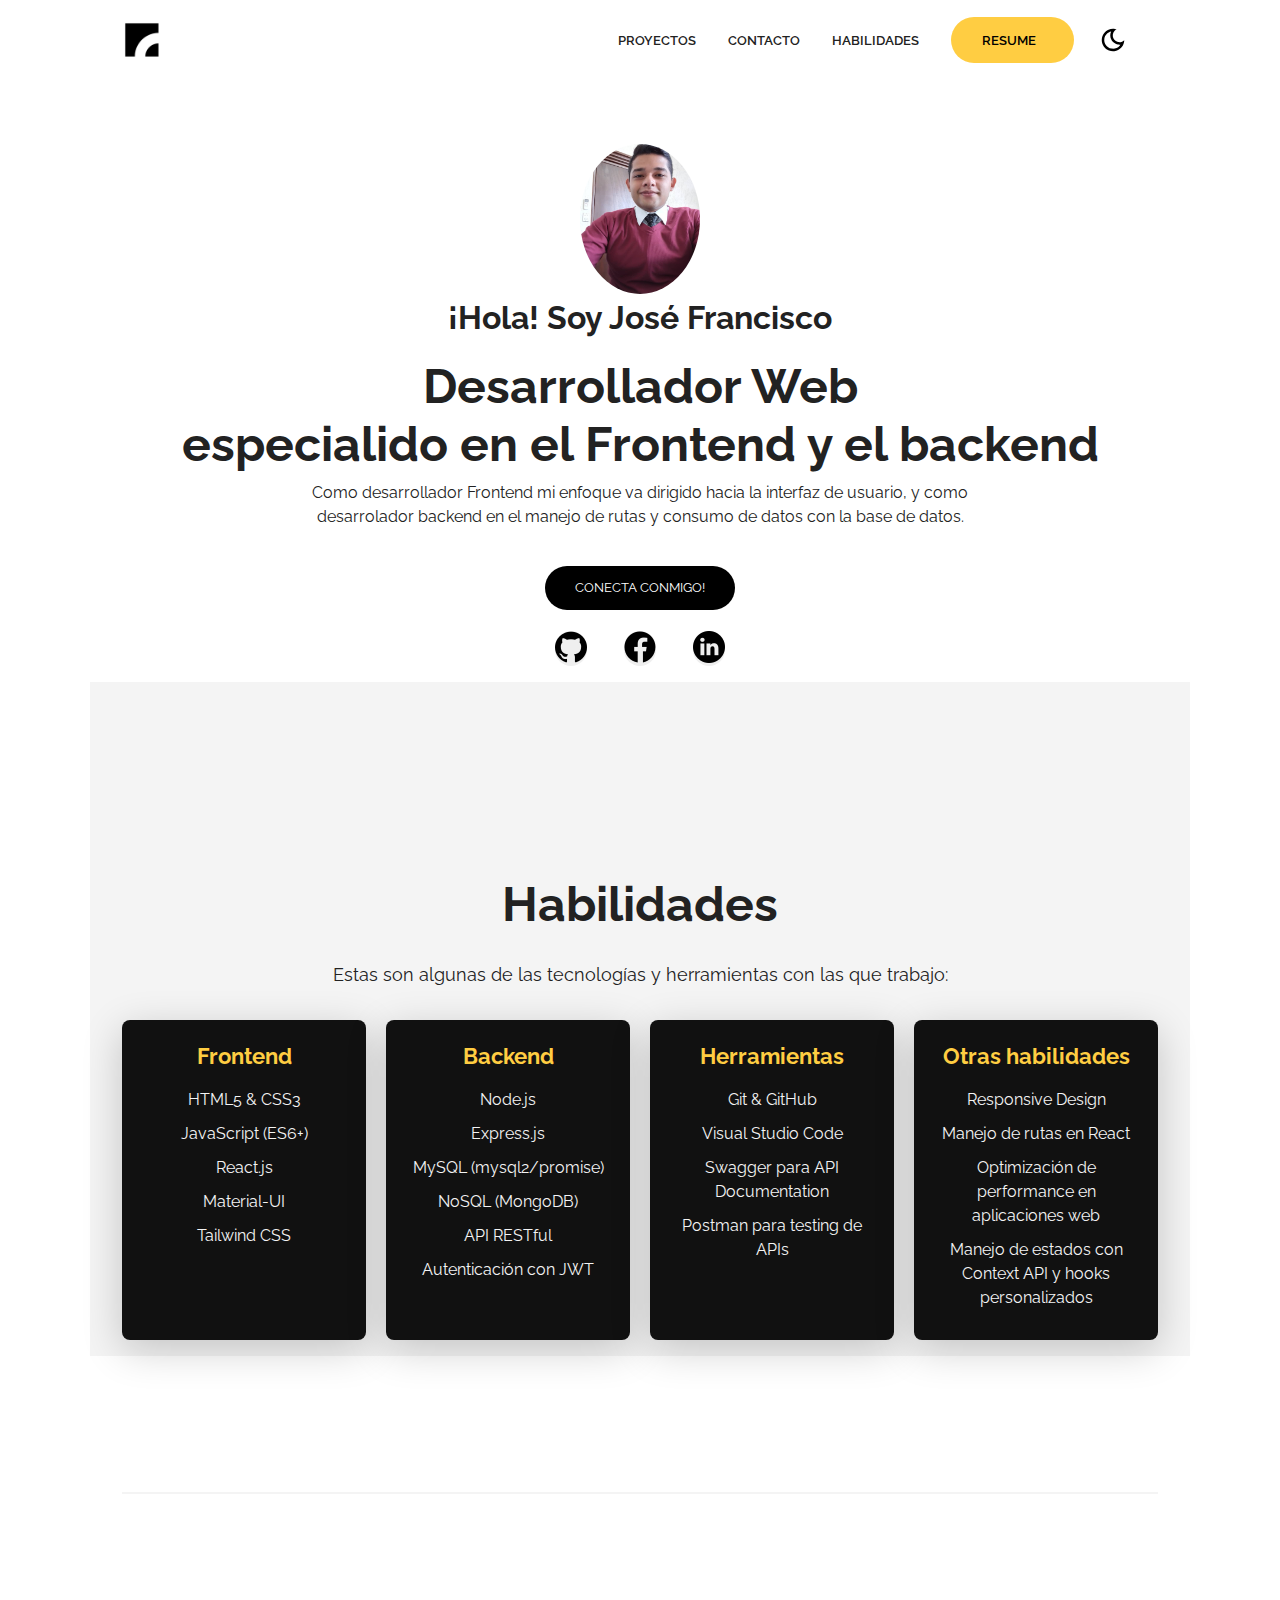
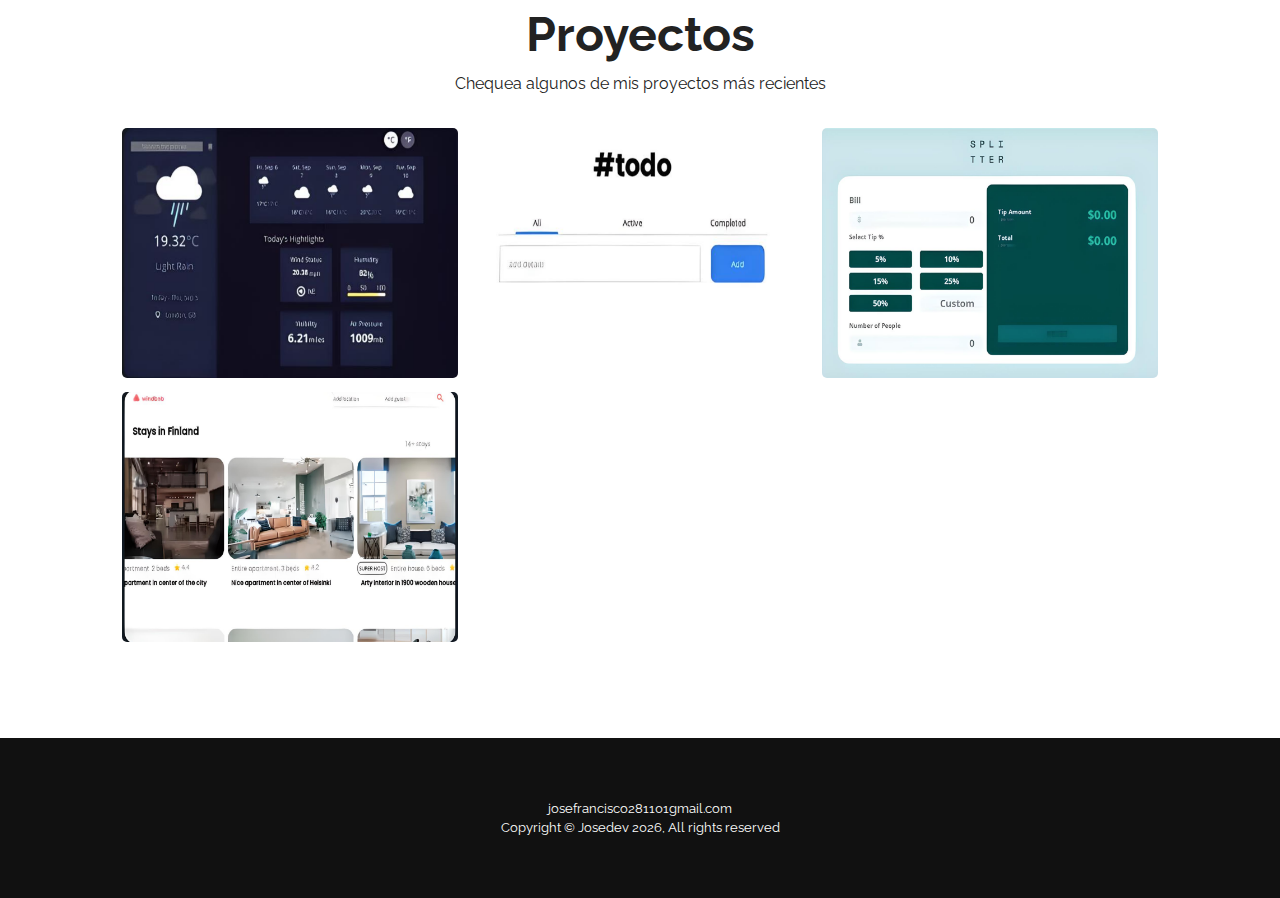
==== commit abb18bfa: "social-media" ====
--- a/index.html
+++ b/index.html
@@ -277,13 +277,13 @@
     <div class="container">
       <a href="mailto:communitypro47@gmail.com">josefrancisco281101gmail.com</a>
       <!-- Social links -->
-      <div class="social">
+      <!-- <div class="social">
         <a href="#" target="_blank"><img src="./assets/facebook-icon.svg" alt="Facebook" /></a>
         <a href="#" target="_blank"><img src="./assets/twitter-icon.svg" alt="Twitter" /></a>
         <a href="#" target="_blank"><img src="./assets/linkedin-icon.svg" alt="Linkedin" /></a>
         <a href="#" target="_blank"><img src="./assets/github-icon.svg" alt="GitHub" /></a>
         <a href="#" target="_blank"><img src="./assets/hashnode-icon.svg" alt="Hashnode" /></a>
-      </div>
+      </div> -->
       <!-- Attribution -->
       <div class="attribution">
        
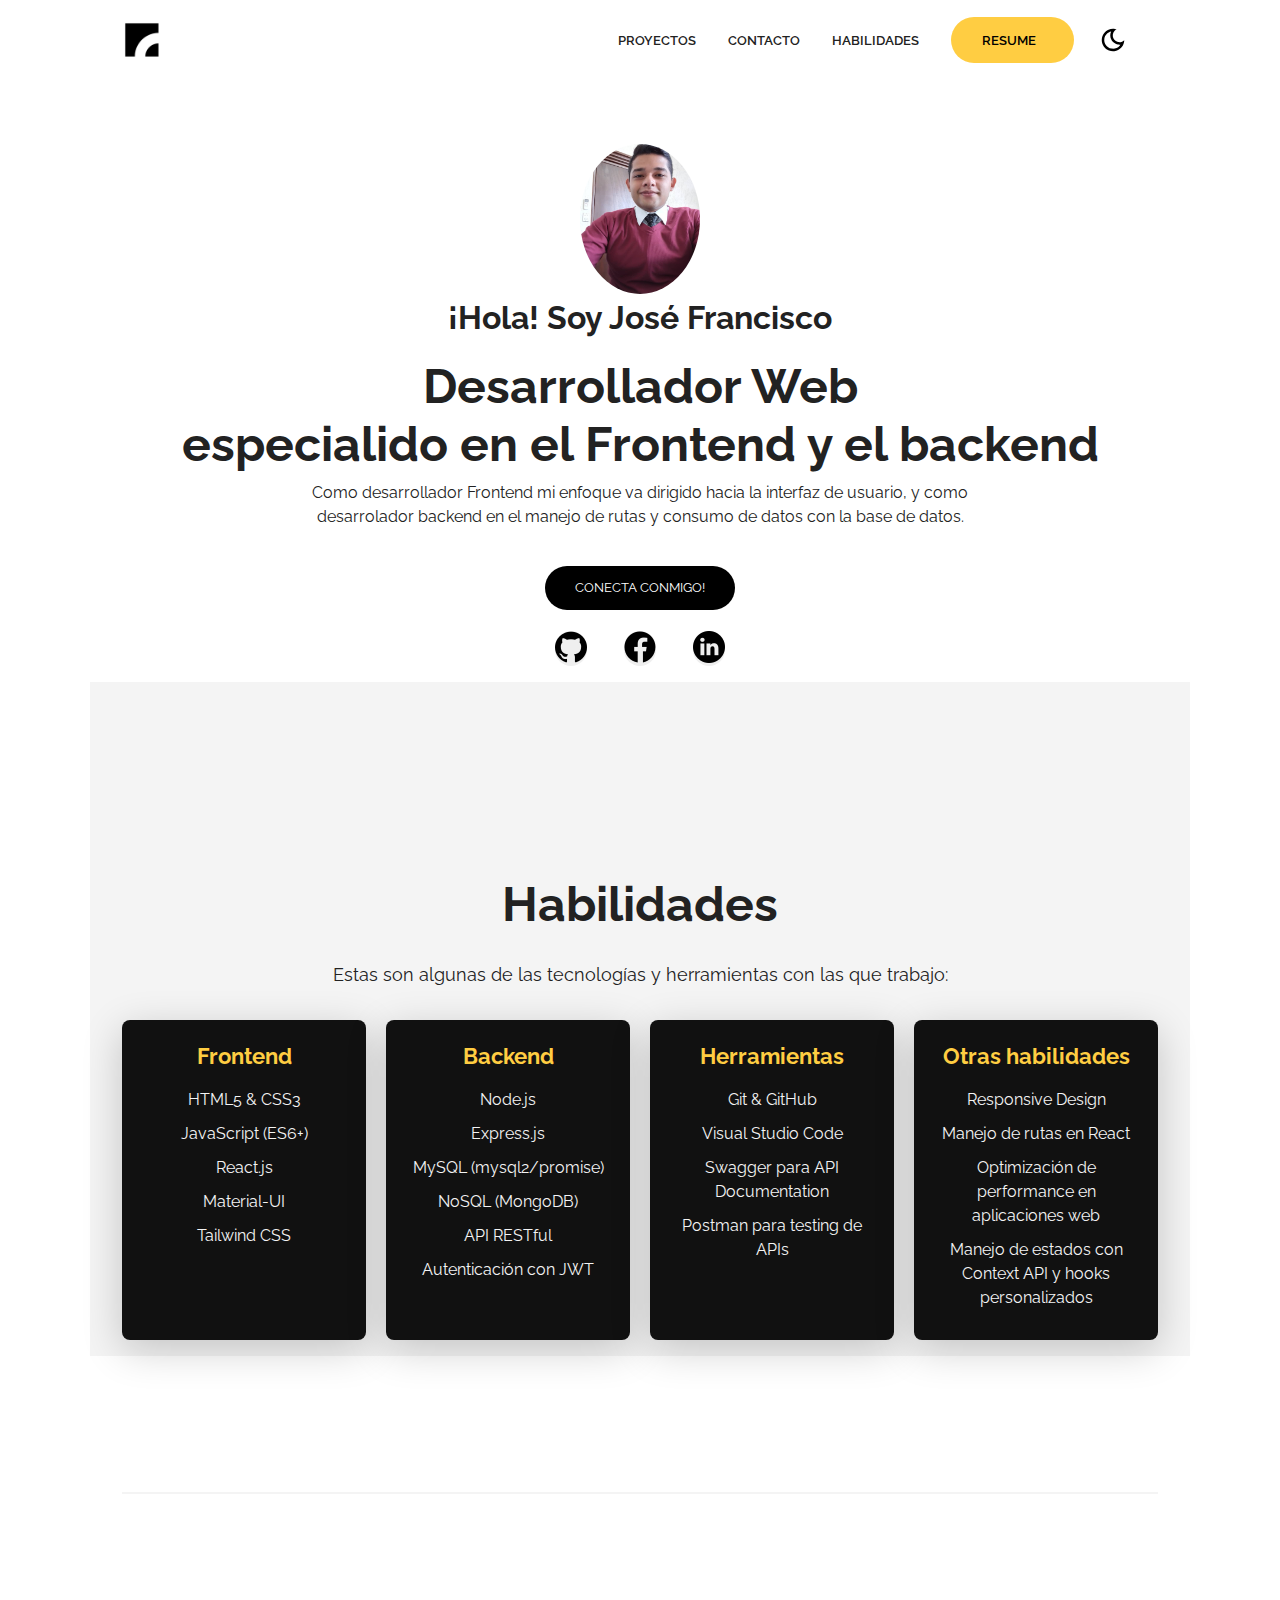
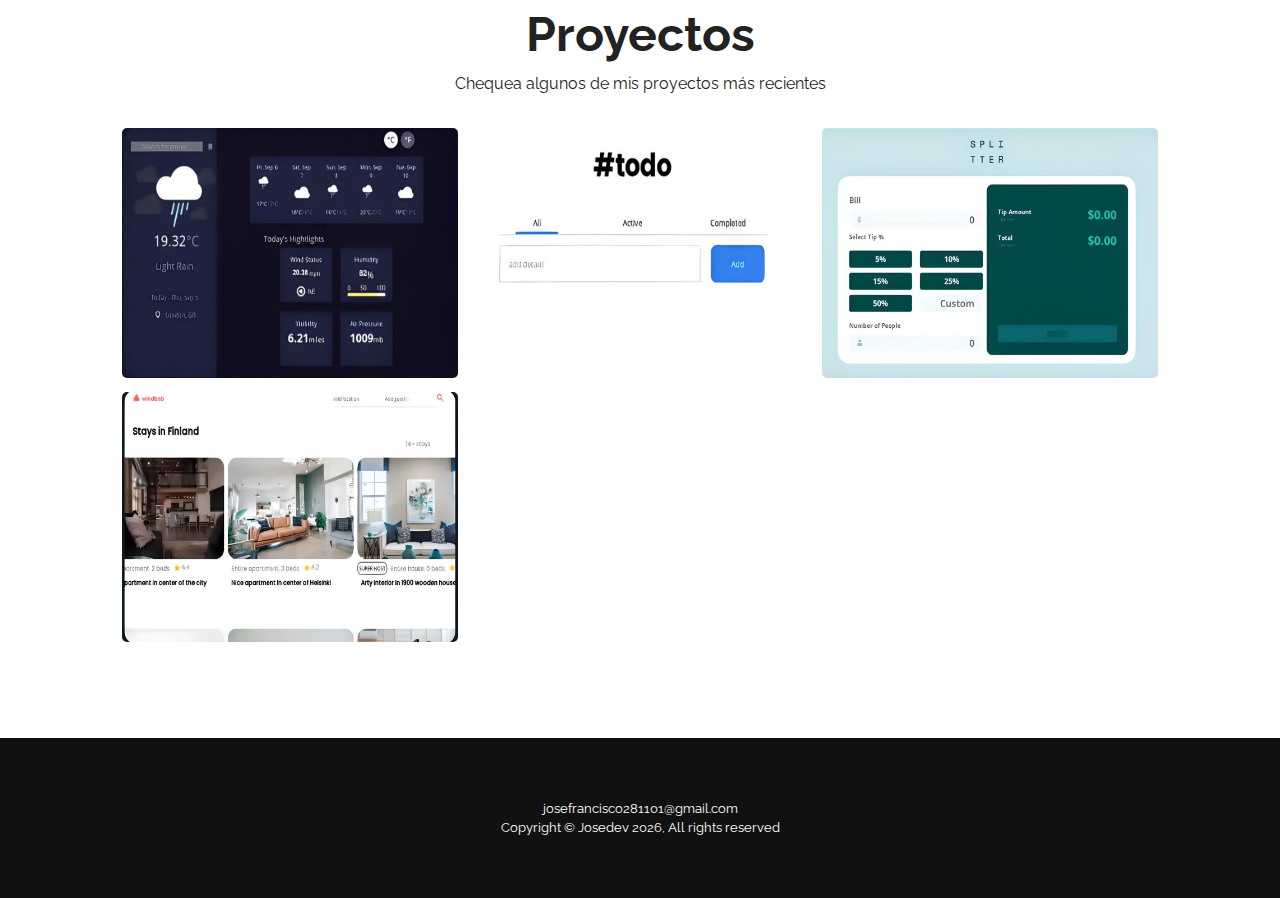
==== commit 0c213272: "@" ====
--- a/index.html
+++ b/index.html
@@ -275,7 +275,7 @@
 
   <footer id="footer">
     <div class="container">
-      <a href="mailto:communitypro47@gmail.com">josefrancisco281101gmail.com</a>
+      <a href="mailto:communitypro47@gmail.com">josefrancisco281101@gmail.com</a>
       <!-- Social links -->
       <!-- <div class="social">
         <a href="#" target="_blank"><img src="./assets/facebook-icon.svg" alt="Facebook" /></a>
